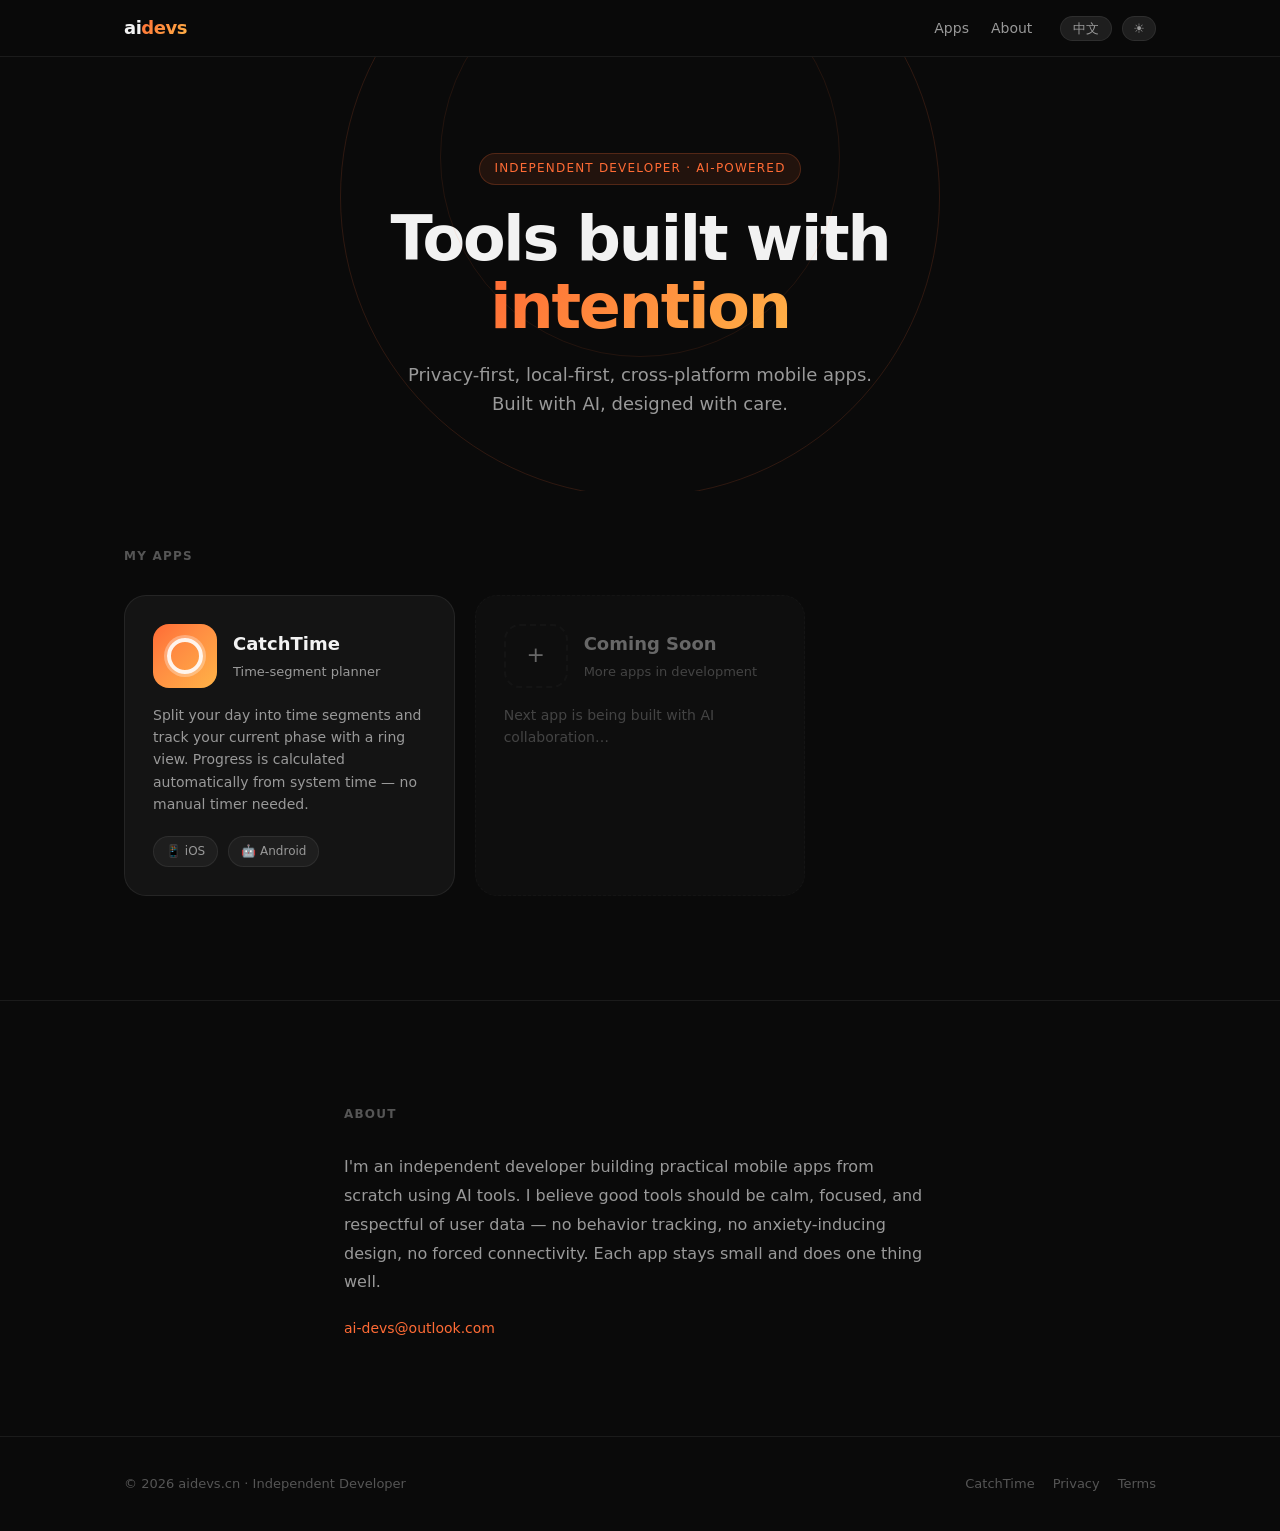
==== index.html @ c0dd2e28 "Add CSS stylesheet and homepage" ====
<!DOCTYPE html>
<html lang="zh-CN">
<head>
  <meta charset="UTF-8" />
  <meta name="viewport" content="width=device-width, initial-scale=1.0" />
  <title>aidevs — Apps built with AI</title>
  <meta name="description" content="Independent developer building focused, privacy-first productivity apps with AI. 用 AI 构建专注、隐私优先的效率工具。" />
  <meta property="og:title" content="aidevs" />
  <meta property="og:description" content="Apps built with intention." />
  <meta property="og:url" content="https://aidevs.cn" />
  <meta name="theme-color" content="#0a0a0a" />
  <link rel="icon" href="/img/catchtime-icon.png" type="image/png" />
  <link rel="stylesheet" href="/css/style.css" />
  <script>
    (function(){const t=localStorage.getItem('theme')||'dark';document.documentElement.setAttribute('data-theme',t);})();
  </script>
</head>
<body>

<nav>
  <div class="container nav-inner">
    <a class="nav-logo" href="/">ai<span class="logo-accent">devs</span></a>
    <ul class="nav-links">
      <li><a href="#apps" class="lang-zh">应用</a><a href="#apps" class="lang-en">Apps</a></li>
      <li><a href="#about" class="lang-zh">关于</a><a href="#about" class="lang-en">About</a></li>
    </ul>
    <div class="nav-actions">
      <button class="btn-lang" id="btnLang" aria-label="Toggle language">EN</button>
      <button class="btn-theme" id="btnTheme" aria-label="Toggle theme">☀</button>
    </div>
  </div>
</nav>

<section class="hero">
  <div class="container">
    <div class="hero-eyebrow lang-zh">独立开发者 · AI 驱动</div>
    <div class="hero-eyebrow lang-en">Independent Developer · AI-Powered</div>
    <h1 class="lang-zh">用心打造的<em>效率工具</em></h1>
    <h1 class="lang-en">Tools built with<br><em>intention</em></h1>
    <p class="hero-sub lang-zh">专注隐私、本地优先、跨平台的移动应用。每一个应用都由 AI 协作开发，但每一个设计决策都经过深思熟虑。</p>
    <p class="hero-sub lang-en">Privacy-first, local-first, cross-platform mobile apps. Built with AI, designed with care.</p>
  </div>
</section>

<section class="section" id="apps">
  <div class="container">
    <div class="section-label lang-zh">我的应用</div>
    <div class="section-label lang-en">My Apps</div>
    <div class="apps-grid">
      <a class="app-card" href="/catchtime/">
        <div class="app-card-header">
          <div class="app-icon-ring"></div>
          <div>
            <div class="app-name">CatchTime</div>
            <div class="app-tagline lang-zh">时间环 · 时间分段管理</div>
            <div class="app-tagline lang-en">Time-segment planner</div>
          </div>
        </div>
        <p class="app-desc lang-zh">将一天分割成多个任务阶段，以环形视觉直观追踪当前所处阶段。无需手动计时，根据系统时间自动判断进度。</p>
        <p class="app-desc lang-en">Split your day into time segments and track your current phase with a ring view. Progress is calculated automatically from system time — no manual timer needed.</p>
        <div class="app-footer">
          <span class="pill">📱 iOS</span>
          <span class="pill">🤖 Android</span>
        </div>
      </a>
      <div class="app-card" style="opacity:0.4; pointer-events:none; border-style:dashed;">
        <div class="app-card-header">
          <div style="width:64px;height:64px;border-radius:16px;border:2px dashed var(--border);display:flex;align-items:center;justify-content:center;flex-shrink:0;">
            <span style="font-size:22px;">+</span>
          </div>
          <div>
            <div class="app-name lang-zh">即将推出</div>
            <div class="app-name lang-en">Coming Soon</div>
            <div class="app-tagline lang-zh">更多应用正在开发中</div>
            <div class="app-tagline lang-en">More apps in development</div>
          </div>
        </div>
        <p class="app-desc lang-zh">下一个应用正在 AI 协作开发中……</p>
        <p class="app-desc lang-en">Next app is being built with AI collaboration…</p>
      </div>
    </div>
  </div>
</section>

<hr class="divider">

<section class="section" id="about">
  <div class="container" style="max-width:640px;">
    <div class="section-label lang-zh">关于</div>
    <div class="section-label lang-en">About</div>
    <p style="font-size:16px;color:var(--text-2);line-height:1.8;" class="lang-zh">
      我是一名独立开发者，借助 AI 工具从零构建实用的移动端应用。
      我相信好的工具应该安静、专注、尊重用户数据——不收集行为、不推送焦虑、不依赖网络。
      每一款应用都保持小而精，做好一件事。
    </p>
    <p style="font-size:16px;color:var(--text-2);line-height:1.8;" class="lang-en">
      I'm an independent developer building practical mobile apps from scratch using AI tools.
      I believe good tools should be calm, focused, and respectful of user data —
      no behavior tracking, no anxiety-inducing design, no forced connectivity.
      Each app stays small and does one thing well.
    </p>
    <p style="margin-top:20px;font-size:14px;color:var(--text-3);">
      <a href="mailto:ai-devs@outlook.com">ai-devs@outlook.com</a>
    </p>
  </div>
</section>

<footer>
  <div class="container footer-inner">
    <span class="footer-copy lang-zh">© 2026 aidevs.cn · 独立开发者</span>
    <span class="footer-copy lang-en">© 2026 aidevs.cn · Independent Developer</span>
    <div class="footer-links">
      <a href="/catchtime/" class="lang-zh">时间环</a>
      <a href="/catchtime/" class="lang-en">CatchTime</a>
      <a href="/catchtime/privacy.html" class="lang-zh">隐私政策</a>
      <a href="/catchtime/privacy.html" class="lang-en">Privacy</a>
      <a href="/catchtime/terms.html" class="lang-zh">用户协议</a>
      <a href="/catchtime/terms.html" class="lang-en">Terms</a>
    </div>
  </div>
</footer>

<script src="/js/main.js"></script>
</body>
</html>
---- css/style.css ----
/* ── Reset ───────────────────────────────────────────────────────────────────── */
*, *::before, *::after { box-sizing: border-box; margin: 0; padding: 0; }

/* ── Design Tokens ─────────────────────────────────────────────────────────── */
:root {
  --bg:          #0a0a0a;
  --bg-card:     #141414;
  --bg-raised:   #1e1e1e;
  --border:      rgba(255, 255, 255, 0.07);
  --text:        #f2f2f2;
  --text-2:      #999;
  --text-3:      #555;
  --accent:      #ff6b35;
  --accent-alt:  #ffb347;
  --radius-sm:   8px;
  --radius:      14px;
  --radius-lg:   22px;
  --max-w:       1080px;
  color-scheme: dark;
}

[data-theme="light"] {
  --bg:          #f5f5f7;
  --bg-card:     #ffffff;
  --bg-raised:   #e8e8ed;
  --border:      rgba(0, 0, 0, 0.08);
  --text:        #1d1d1f;
  --text-2:      #6e6e73;
  --text-3:      #aeaeb2;
  color-scheme: light;
}

/* ── Base ─────────────────────────────────────────────────────────────────────── */
html { scroll-behavior: smooth; }

body {
  font-family: -apple-system, BlinkMacSystemFont, "Segoe UI", system-ui, sans-serif;
  background: var(--bg);
  color: var(--text);
  line-height: 1.65;
  min-height: 100vh;
  transition: background 0.2s ease, color 0.2s ease;
}

body.lang-en .lang-zh { display: none; }
body.lang-zh .lang-en { display: none; }

a { color: var(--accent); text-decoration: none; }
a:hover { text-decoration: underline; }

img { max-width: 100%; height: auto; display: block; }

.container {
  width: 100%;
  max-width: var(--max-w);
  margin: 0 auto;
  padding: 0 24px;
}

nav {
  position: sticky;
  top: 0;
  z-index: 100;
  background: color-mix(in srgb, var(--bg) 75%, transparent);
  backdrop-filter: saturate(180%) blur(20px);
  -webkit-backdrop-filter: saturate(180%) blur(20px);
  border-bottom: 1px solid var(--border);
}

.nav-inner {
  display: flex;
  align-items: center;
  height: 56px;
  gap: 28px;
}

.nav-logo {
  font-size: 18px;
  font-weight: 700;
  letter-spacing: -0.5px;
  color: var(--text);
  flex: 1;
  white-space: nowrap;
}

.nav-logo .logo-accent {
  background: linear-gradient(135deg, var(--accent), var(--accent-alt));
  -webkit-background-clip: text;
  -webkit-text-fill-color: transparent;
  background-clip: text;
}

.nav-links {
  display: flex;
  gap: 22px;
  list-style: none;
}

.nav-links a {
  font-size: 14px;
  color: var(--text-2);
  transition: color 0.2s;
}

.nav-links a:hover {
  color: var(--text);
  text-decoration: none;
}

.nav-actions {
  display: flex;
  gap: 10px;
  align-items: center;
}

.btn-lang, .btn-theme {
  background: var(--bg-raised);
  border: 1px solid var(--border);
  color: var(--text-2);
  font-size: 13px;
  padding: 5px 12px;
  border-radius: 20px;
  cursor: pointer;
  transition: all 0.2s;
  font-family: inherit;
  line-height: 1;
}

.btn-lang:hover, .btn-theme:hover {
  color: var(--text);
  border-color: var(--text-3);
}

.btn-theme { padding: 5px 10px; }

.hero {
  padding: 96px 0 72px;
  text-align: center;
  position: relative;
  overflow: hidden;
}

.hero::before {
  content: "";
  position: absolute;
  top: -160px;
  left: 50%;
  transform: translateX(-50%);
  width: 600px;
  height: 600px;
  border-radius: 50%;
  border: 1px solid color-mix(in srgb, var(--accent) 15%, transparent);
  pointer-events: none;
}

.hero::after {
  content: "";
  position: absolute;
  top: -100px;
  left: 50%;
  transform: translateX(-50%);
  width: 400px;
  height: 400px;
  border-radius: 50%;
  border: 1px solid color-mix(in srgb, var(--accent) 10%, transparent);
  pointer-events: none;
}

.hero-eyebrow {
  display: inline-block;
  font-size: 12px;
  letter-spacing: 0.1em;
  text-transform: uppercase;
  color: var(--accent);
  margin-bottom: 20px;
  padding: 5px 14px;
  background: color-mix(in srgb, var(--accent) 10%, transparent);
  border-radius: 20px;
  border: 1px solid color-mix(in srgb, var(--accent) 22%, transparent);
}

.hero h1 {
  font-size: clamp(34px, 6vw, 62px);
  font-weight: 700;
  line-height: 1.1;
  letter-spacing: -0.035em;
  margin-bottom: 20px;
}

.hero h1 em {
  font-style: normal;
  background: linear-gradient(135deg, var(--accent), var(--accent-alt));
  -webkit-background-clip: text;
  -webkit-text-fill-color: transparent;
  background-clip: text;
}

.hero-sub {
  font-size: 18px;
  color: var(--text-2);
  max-width: 500px;
  margin: 0 auto;
  line-height: 1.6;
}

.section { padding: 56px 0; }

.section-label {
  font-size: 12px;
  text-transform: uppercase;
  letter-spacing: 0.1em;
  color: var(--text-3);
  margin-bottom: 28px;
  font-weight: 600;
}

.apps-grid {
  display: grid;
  grid-template-columns: repeat(auto-fill, minmax(300px, 1fr));
  gap: 20px;
}

.app-card {
  background: var(--bg-card);
  border: 1px solid var(--border);
  border-radius: var(--radius-lg);
  padding: 28px;
  display: flex;
  flex-direction: column;
  gap: 16px;
  transition: transform 0.2s ease, box-shadow 0.2s ease, border-color 0.2s ease;
  color: inherit;
}

.app-card:hover {
  transform: translateY(-3px);
  box-shadow: 0 16px 48px rgba(0, 0, 0, 0.4);
  border-color: color-mix(in srgb, var(--accent) 35%, var(--border));
  text-decoration: none;
}

.app-card-header {
  display: flex;
  align-items: center;
  gap: 16px;
}

.app-icon {
  width: 64px;
  height: 64px;
  border-radius: 16px;
  object-fit: cover;
  flex-shrink: 0;
}

.app-icon-ring {
  width: 64px;
  height: 64px;
  border-radius: 16px;
  flex-shrink: 0;
  background: linear-gradient(135deg, #ff6b35 0%, #ff8c42 40%, #ffb347 100%);
  display: flex;
  align-items: center;
  justify-content: center;
  position: relative;
  overflow: hidden;
}

.app-icon-ring::after {
  content: "";
  width: 36px;
  height: 36px;
  border-radius: 50%;
  border: 4px solid rgba(255,255,255,0.9);
  box-shadow: 0 0 0 3px rgba(255,255,255,0.3);
}

.app-name { font-size: 18px; font-weight: 700; color: var(--text); }
.app-tagline { font-size: 13px; color: var(--text-2); margin-top: 2px; }
.app-desc { font-size: 14px; color: var(--text-2); line-height: 1.6; }

.app-footer {
  display: flex;
  align-items: center;
  gap: 10px;
  flex-wrap: wrap;
  margin-top: 4px;
}

.pill {
  display: inline-flex;
  align-items: center;
  gap: 5px;
  padding: 5px 12px;
  border-radius: 20px;
  font-size: 12px;
  border: 1px solid var(--border);
  background: var(--bg-raised);
  color: var(--text-2);
}

.app-detail-hero { padding: 64px 0 48px; }

.app-detail-inner {
  display: flex;
  gap: 40px;
  align-items: flex-start;
}

.app-detail-icon {
  width: 110px;
  height: 110px;
  border-radius: 24px;
  object-fit: cover;
  flex-shrink: 0;
  box-shadow: 0 20px 60px rgba(0, 0, 0, 0.45);
}

.app-detail-icon-placeholder {
  width: 110px;
  height: 110px;
  border-radius: 24px;
  flex-shrink: 0;
  background: linear-gradient(135deg, #ff6b35 0%, #ff8c42 40%, #ffb347 100%);
  display: flex;
  align-items: center;
  justify-content: center;
  box-shadow: 0 20px 60px rgba(255, 107, 53, 0.35);
  position: relative;
  overflow: hidden;
}

.app-detail-icon-placeholder::after {
  content: "";
  width: 54px;
  height: 54px;
  border-radius: 50%;
  border: 5px solid rgba(255,255,255,0.9);
  box-shadow: 0 0 0 5px rgba(255,255,255,0.25);
}

.app-detail-text h1 {
  font-size: clamp(28px, 5vw, 44px);
  font-weight: 700;
  letter-spacing: -0.035em;
  line-height: 1.1;
}

.app-detail-text .sub {
  font-size: 17px;
  color: var(--text-2);
  margin-top: 10px;
  max-width: 480px;
  line-height: 1.6;
}

.app-detail-actions {
  margin-top: 24px;
  display: flex;
  gap: 12px;
  flex-wrap: wrap;
}

.dl-badge {
  display: inline-flex;
  align-items: center;
  gap: 8px;
  padding: 10px 20px;
  border-radius: var(--radius-sm);
  font-size: 14px;
  font-weight: 600;
  transition: opacity 0.2s, transform 0.15s;
  text-decoration: none !important;
}

.dl-badge:hover { opacity: 0.85; transform: translateY(-1px); }

.dl-badge-ios { background: #000; color: #fff; border: 1px solid #333; }
[data-theme="light"] .dl-badge-ios { background: #1d1d1f; border-color: #1d1d1f; }
.dl-badge-android { background: #1a73e8; color: #fff; }
.dl-badge-soon {
  background: var(--bg-raised);
  color: var(--text-3);
  border: 1px solid var(--border);
  font-weight: 400;
  font-size: 13px;
  cursor: default;
}
.dl-badge-soon:hover { opacity: 1; transform: none; }

.features-grid {
  display: grid;
  grid-template-columns: repeat(auto-fill, minmax(240px, 1fr));
  gap: 14px;
  margin-top: 28px;
}

.feature-card {
  background: var(--bg-card);
  border: 1px solid var(--border);
  border-radius: var(--radius);
  padding: 22px;
}

.feature-icon { font-size: 26px; margin-bottom: 10px; }
.feature-title { font-size: 15px; font-weight: 600; margin-bottom: 5px; }
.feature-desc { font-size: 13px; color: var(--text-2); line-height: 1.55; }

.policy-wrap {
  max-width: 720px;
  margin: 0 auto;
  padding: 48px 24px 80px;
}

.policy-wrap h1 {
  font-size: 32px;
  font-weight: 700;
  letter-spacing: -0.03em;
  margin-bottom: 6px;
}

.policy-meta {
  font-size: 13px;
  color: var(--text-3);
  margin-bottom: 48px;
  display: flex;
  gap: 16px;
  flex-wrap: wrap;
}

.policy-meta a { color: var(--text-3); }
.policy-meta a:hover { color: var(--text-2); }

.policy-toc {
  background: var(--bg-card);
  border: 1px solid var(--border);
  border-radius: var(--radius);
  padding: 20px 24px;
  margin-bottom: 40px;
}

.policy-toc h2 {
  font-size: 13px;
  text-transform: uppercase;
  letter-spacing: 0.08em;
  color: var(--text-3);
  margin-bottom: 12px;
}

.policy-toc ol {
  padding-left: 18px;
  display: flex;
  flex-direction: column;
  gap: 6px;
}

.policy-toc li a { font-size: 14px; color: var(--text-2); transition: color 0.2s; }
.policy-toc li a:hover { color: var(--accent); text-decoration: none; }

.policy-section { margin-bottom: 44px; }

.policy-section h2 {
  font-size: 20px;
  font-weight: 700;
  margin-bottom: 18px;
  padding-bottom: 12px;
  border-bottom: 1px solid var(--border);
  scroll-margin-top: 72px;
}

.policy-item { margin-bottom: 22px; }

.policy-item h3 {
  font-size: 14px;
  font-weight: 600;
  color: var(--text);
  margin-bottom: 7px;
}

.policy-item p {
  font-size: 14px;
  color: var(--text-2);
  line-height: 1.7;
  white-space: pre-line;
}

.back-link {
  display: inline-flex;
  align-items: center;
  gap: 6px;
  font-size: 14px;
  color: var(--text-2);
  margin-bottom: 28px;
  transition: color 0.2s;
}
.back-link:hover { color: var(--text); text-decoration: none; }

footer {
  border-top: 1px solid var(--border);
  padding: 36px 0;
  margin-top: 40px;
}

.footer-inner {
  display: flex;
  justify-content: space-between;
  align-items: center;
  flex-wrap: wrap;
  gap: 16px;
}

.footer-copy { font-size: 13px; color: var(--text-3); }

.footer-links { display: flex; gap: 18px; flex-wrap: wrap; }

.footer-links a {
  font-size: 13px;
  color: var(--text-3);
  transition: color 0.2s;
}
.footer-links a:hover { color: var(--text-2); text-decoration: none; }

hr.divider {
  border: none;
  border-top: 1px solid var(--border);
  margin: 48px 0;
}

@media (max-width: 640px) {
  .nav-links { display: none; }
  .app-detail-inner { flex-direction: column; gap: 24px; }
  .app-detail-icon,
  .app-detail-icon-placeholder { width: 80px; height: 80px; border-radius: 18px; }
  .app-detail-icon-placeholder::after { width: 38px; height: 38px; border-width: 4px; }
  .footer-inner { flex-direction: column; text-align: center; }
  .footer-links { justify-content: center; }
  .hero { padding: 64px 0 48px; }
  .hero::before, .hero::after { display: none; }
}
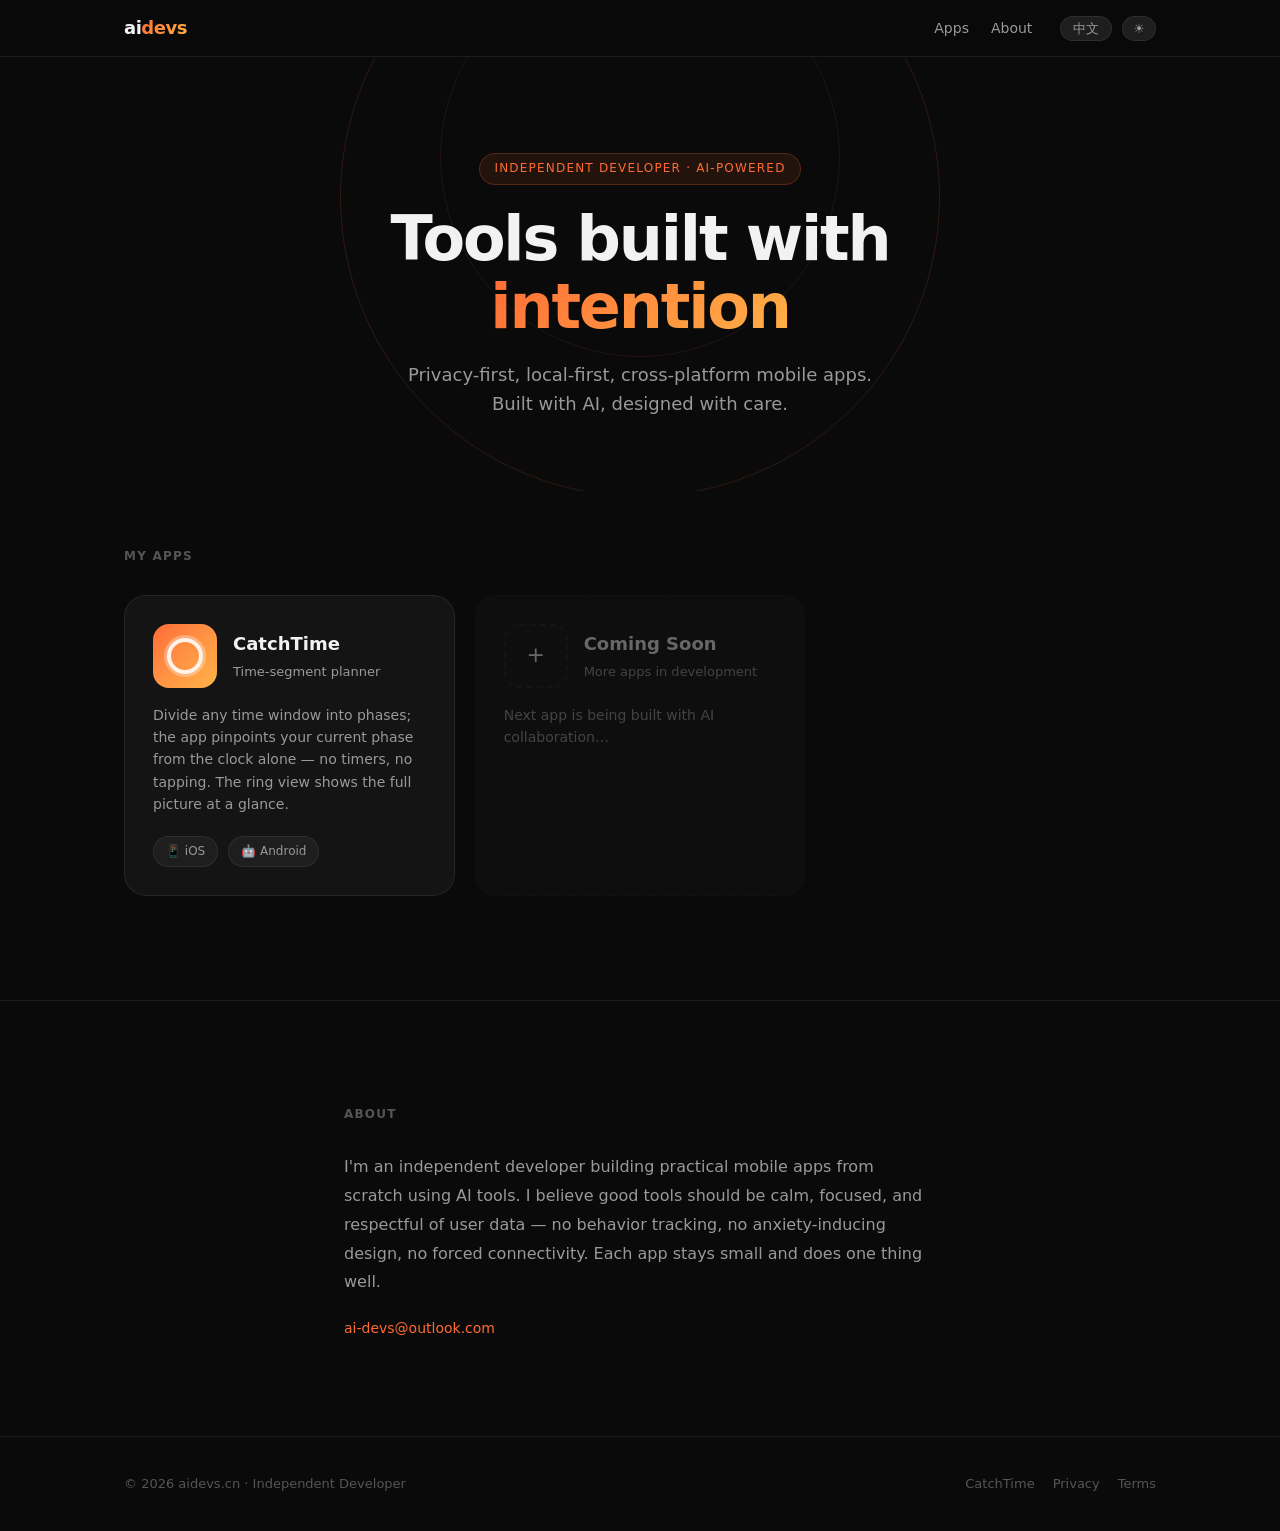
==== commit bea33fc6: "Add app screenshots, update logo, improve app description - Replace website logo with actual app ico" ====
--- a/index.html
+++ b/index.html
@@ -56,8 +56,8 @@
             <div class="app-tagline lang-en">Time-segment planner</div>
           </div>
         </div>
-        <p class="app-desc lang-zh">将一天分割成多个任务阶段，以环形视觉直观追踪当前所处阶段。无需手动计时，根据系统时间自动判断进度。</p>
-        <p class="app-desc lang-en">Split your day into time segments and track your current phase with a ring view. Progress is calculated automatically from system time — no manual timer needed.</p>
+        <p class="app-desc lang-zh">把任意时段划分为若干阶段，依据当前时钟自动标记所处阶段，无需手动计时。环形视图直观展示整体进度与当前位置。</p>
+        <p class="app-desc lang-en">Divide any time window into phases; the app pinpoints your current phase from the clock alone — no timers, no tapping. The ring view shows the full picture at a glance.</p>
         <div class="app-footer">
           <span class="pill">📱 iOS</span>
           <span class="pill">🤖 Android</span>
--- a/css/style.css
+++ b/css/style.css
@@ -406,6 +406,42 @@
 .feature-title { font-size: 15px; font-weight: 600; margin-bottom: 5px; }
 .feature-desc { font-size: 13px; color: var(--text-2); line-height: 1.55; }
 
+/* Screenshots gallery */
+.screenshots-row {
+  display: flex;
+  gap: 16px;
+  justify-content: center;
+  margin-top: 32px;
+  overflow-x: auto;
+  padding-bottom: 8px;
+}
+
+.screenshot-item {
+  flex: 0 0 auto;
+  display: flex;
+  flex-direction: column;
+  align-items: center;
+  gap: 10px;
+}
+
+.screenshot-item img {
+  width: 200px;
+  border-radius: 18px;
+  box-shadow: 0 8px 32px rgba(0,0,0,0.18);
+  display: block;
+}
+
+.screenshot-caption {
+  font-size: 12px;
+  color: var(--text-3);
+  text-align: center;
+}
+
+@media (max-width: 600px) {
+  .screenshot-item img { width: 150px; }
+  .screenshots-row { gap: 10px; }
+}
+
 .policy-wrap {
   max-width: 720px;
   margin: 0 auto;
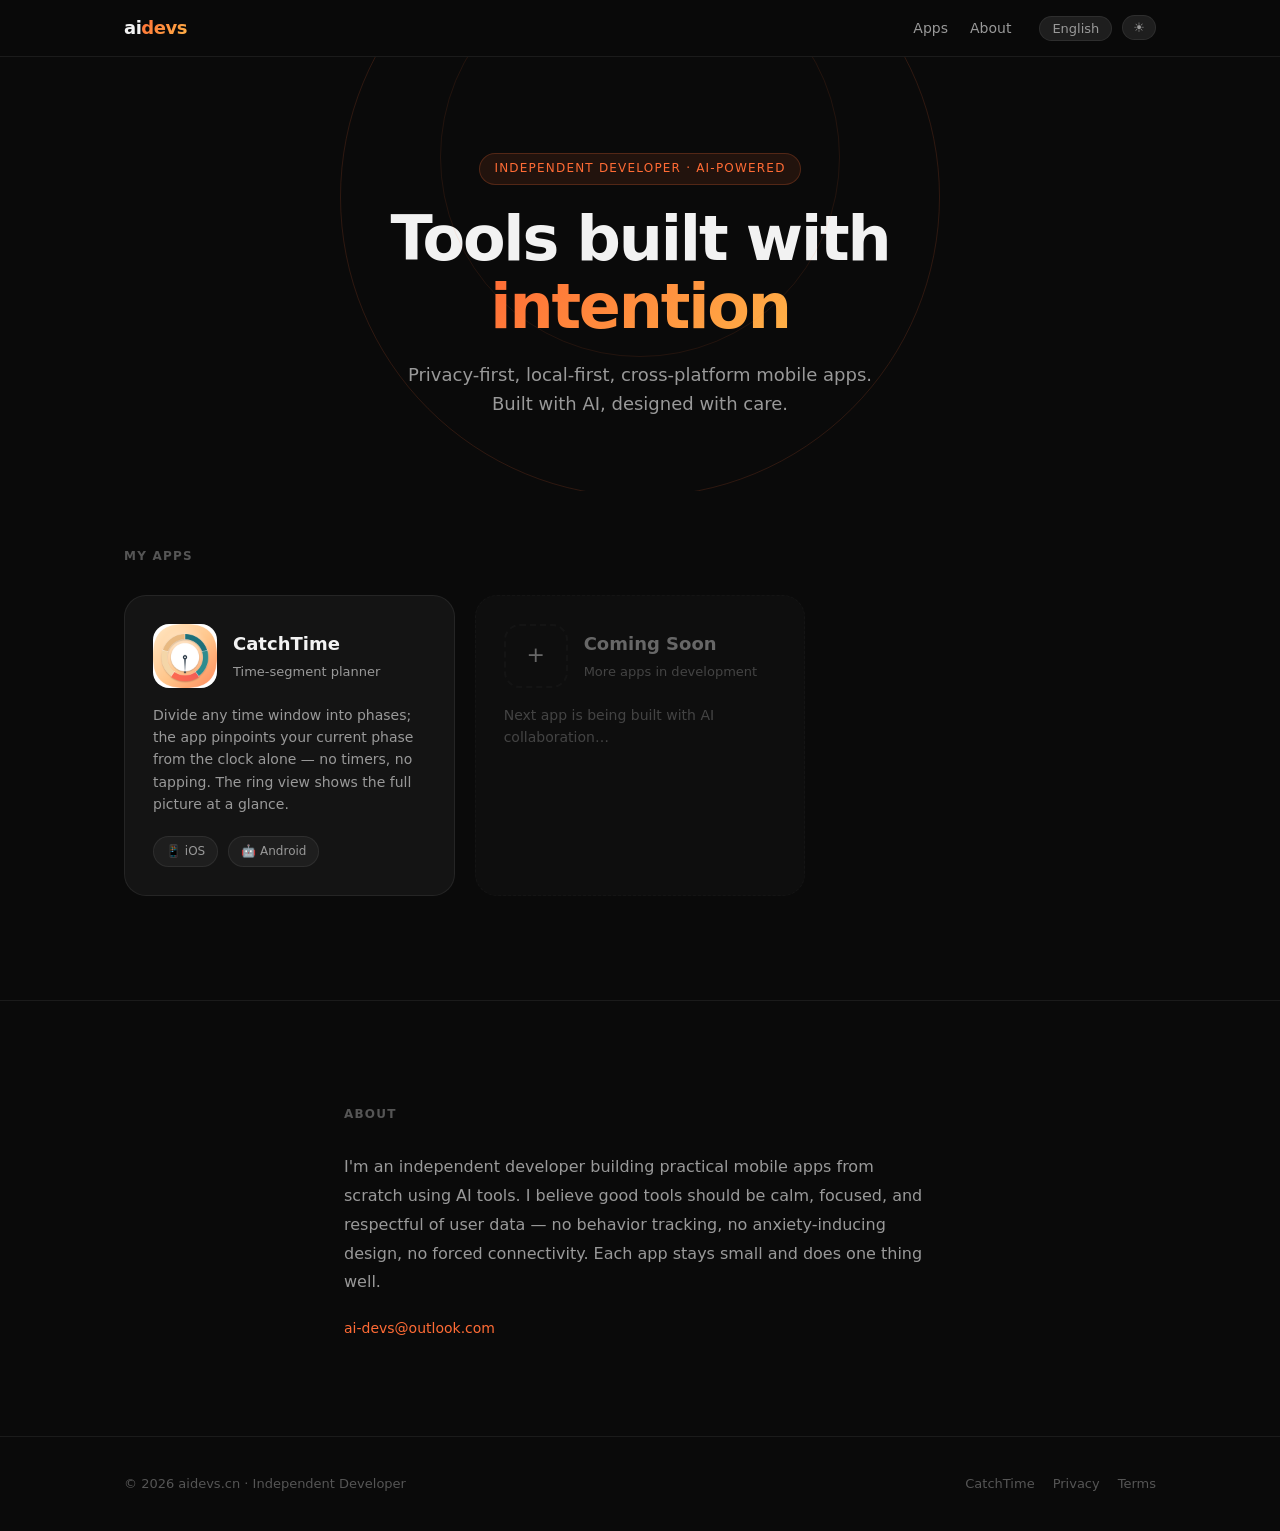
==== commit eb1484c7: "updates" ====
--- a/index.html
+++ b/index.html
@@ -11,9 +11,7 @@
   <meta name="theme-color" content="#0a0a0a" />
   <link rel="icon" href="/img/catchtime-icon.png" type="image/png" />
   <link rel="stylesheet" href="/css/style.css" />
-  <script>
-    (function(){const t=localStorage.getItem('theme')||'dark';document.documentElement.setAttribute('data-theme',t);})();
-  </script>
+  <script>(function(){const t=localStorage.getItem('theme')||'dark';document.documentElement.setAttribute('data-theme',t);})();</script>
 </head>
 <body>
 
@@ -21,11 +19,24 @@
   <div class="container nav-inner">
     <a class="nav-logo" href="/">ai<span class="logo-accent">devs</span></a>
     <ul class="nav-links">
-      <li><a href="#apps" class="lang-zh">应用</a><a href="#apps" class="lang-en">Apps</a></li>
-      <li><a href="#about" class="lang-zh">关于</a><a href="#about" class="lang-en">About</a></li>
+      <li><a href="#apps" data-i18n="home_nav_apps">应用</a></li>
+      <li><a href="#about" data-i18n="home_nav_about">关于</a></li>
     </ul>
     <div class="nav-actions">
-      <button class="btn-lang" id="btnLang" aria-label="Toggle language">EN</button>
+      <div class="lang-selector">
+        <button class="btn-lang" id="btnLang" aria-label="切换语言">简体中文</button>
+        <div class="lang-dropdown" id="langDropdown">
+          <button data-lang="zh-CN">简体中文</button>
+          <button data-lang="zh-TW">繁體中文</button>
+          <button data-lang="en">English</button>
+          <button data-lang="ja">日本語</button>
+          <button data-lang="ko">한국어</button>
+          <button data-lang="fr">Français</button>
+          <button data-lang="de">Deutsch</button>
+          <button data-lang="es">Español</button>
+          <button data-lang="pt-BR">Português</button>
+        </div>
+      </div>
       <button class="btn-theme" id="btnTheme" aria-label="Toggle theme">☀</button>
     </div>
   </div>
@@ -33,50 +44,41 @@
 
 <section class="hero">
   <div class="container">
-    <div class="hero-eyebrow lang-zh">独立开发者 · AI 驱动</div>
-    <div class="hero-eyebrow lang-en">Independent Developer · AI-Powered</div>
-    <h1 class="lang-zh">用心打造的<em>效率工具</em></h1>
-    <h1 class="lang-en">Tools built with<br><em>intention</em></h1>
-    <p class="hero-sub lang-zh">专注隐私、本地优先、跨平台的移动应用。每一个应用都由 AI 协作开发，但每一个设计决策都经过深思熟虑。</p>
-    <p class="hero-sub lang-en">Privacy-first, local-first, cross-platform mobile apps. Built with AI, designed with care.</p>
+    <div class="hero-eyebrow" data-i18n="home_hero_eyebrow">独立开发者 · AI 驱动</div>
+    <h1 data-i18n-html="home_hero_h1">用心打造的<em>效率工具</em></h1>
+    <p class="hero-sub" data-i18n="home_hero_sub">专注隐私、本地优先、跨平台的移动应用。每一个应用都由 AI 协作开发，但每一个设计决策都经过深思熟虑。</p>
   </div>
 </section>
 
 <section class="section" id="apps">
   <div class="container">
-    <div class="section-label lang-zh">我的应用</div>
-    <div class="section-label lang-en">My Apps</div>
+    <div class="section-label" data-i18n="home_apps_label">我的应用</div>
     <div class="apps-grid">
       <a class="app-card" href="/catchtime/">
         <div class="app-card-header">
-          <div class="app-icon-ring"></div>
+          <img src="/img/catchtime-icon.png" alt="CatchTime" class="app-icon" style="width:64px;height:64px;border-radius:16px;flex-shrink:0;" />
           <div>
             <div class="app-name">CatchTime</div>
-            <div class="app-tagline lang-zh">时间环 · 时间分段管理</div>
-            <div class="app-tagline lang-en">Time-segment planner</div>
+            <div class="app-tagline" data-i18n="home_ct_tagline">时间环 · 时间分段管理</div>
           </div>
         </div>
-        <p class="app-desc lang-zh">把任意时段划分为若干阶段，依据当前时钟自动标记所处阶段，无需手动计时。环形视图直观展示整体进度与当前位置。</p>
-        <p class="app-desc lang-en">Divide any time window into phases; the app pinpoints your current phase from the clock alone — no timers, no tapping. The ring view shows the full picture at a glance.</p>
+        <p class="app-desc" data-i18n="home_ct_desc">把任意时段划分为若干阶段，依据当前时钟自动标记所处阶段，无需手动计时。环形视图直观展示整体进度与当前位置。</p>
         <div class="app-footer">
           <span class="pill">📱 iOS</span>
           <span class="pill">🤖 Android</span>
         </div>
       </a>
-      <div class="app-card" style="opacity:0.4; pointer-events:none; border-style:dashed;">
+      <div class="app-card" style="opacity:0.4;pointer-events:none;border-style:dashed;">
         <div class="app-card-header">
           <div style="width:64px;height:64px;border-radius:16px;border:2px dashed var(--border);display:flex;align-items:center;justify-content:center;flex-shrink:0;">
             <span style="font-size:22px;">+</span>
           </div>
           <div>
-            <div class="app-name lang-zh">即将推出</div>
-            <div class="app-name lang-en">Coming Soon</div>
-            <div class="app-tagline lang-zh">更多应用正在开发中</div>
-            <div class="app-tagline lang-en">More apps in development</div>
+            <div class="app-name" data-i18n="home_soon_title">即将推出</div>
+            <div class="app-tagline" data-i18n="home_soon_sub">更多应用正在开发中</div>
           </div>
         </div>
-        <p class="app-desc lang-zh">下一个应用正在 AI 协作开发中……</p>
-        <p class="app-desc lang-en">Next app is being built with AI collaboration…</p>
+        <p class="app-desc" data-i18n="home_soon_desc">下一个应用正在 AI 协作开发中……</p>
       </div>
     </div>
   </div>
@@ -86,19 +88,8 @@
 
 <section class="section" id="about">
   <div class="container" style="max-width:640px;">
-    <div class="section-label lang-zh">关于</div>
-    <div class="section-label lang-en">About</div>
-    <p style="font-size:16px;color:var(--text-2);line-height:1.8;" class="lang-zh">
-      我是一名独立开发者，借助 AI 工具从零构建实用的移动端应用。
-      我相信好的工具应该安静、专注、尊重用户数据——不收集行为、不推送焦虑、不依赖网络。
-      每一款应用都保持小而精，做好一件事。
-    </p>
-    <p style="font-size:16px;color:var(--text-2);line-height:1.8;" class="lang-en">
-      I'm an independent developer building practical mobile apps from scratch using AI tools.
-      I believe good tools should be calm, focused, and respectful of user data —
-      no behavior tracking, no anxiety-inducing design, no forced connectivity.
-      Each app stays small and does one thing well.
-    </p>
+    <div class="section-label" data-i18n="home_about_label">关于</div>
+    <p style="font-size:16px;color:var(--text-2);line-height:1.8;" data-i18n="home_about_p">我是一名独立开发者，借助 AI 工具从零构建实用的移动端应用。我相信好的工具应该安静、专注、尊重用户数据——不收集行为、不推送焦虑、不依赖网络。每一款应用都保持小而精，做好一件事。</p>
     <p style="margin-top:20px;font-size:14px;color:var(--text-3);">
       <a href="mailto:ai-devs@outlook.com">ai-devs@outlook.com</a>
     </p>
@@ -107,19 +98,16 @@
 
 <footer>
   <div class="container footer-inner">
-    <span class="footer-copy lang-zh">© 2026 aidevs.cn · 独立开发者</span>
-    <span class="footer-copy lang-en">© 2026 aidevs.cn · Independent Developer</span>
+    <span class="footer-copy" data-i18n="home_footer_copy">© 2026 aidevs.cn · 独立开发者</span>
     <div class="footer-links">
-      <a href="/catchtime/" class="lang-zh">时间环</a>
-      <a href="/catchtime/" class="lang-en">CatchTime</a>
-      <a href="/catchtime/privacy.html" class="lang-zh">隐私政策</a>
-      <a href="/catchtime/privacy.html" class="lang-en">Privacy</a>
-      <a href="/catchtime/terms.html" class="lang-zh">用户协议</a>
-      <a href="/catchtime/terms.html" class="lang-en">Terms</a>
+      <a href="/catchtime/" data-i18n="home_footer_ct">时间环</a>
+      <a href="/catchtime/privacy.html" data-i18n="footer_privacy">隐私政策</a>
+      <a href="/catchtime/terms.html" data-i18n="footer_terms">用户协议</a>
     </div>
   </div>
 </footer>
 
+<script src="/js/i18n.js"></script>
 <script src="/js/main.js"></script>
 </body>
-</html>+</html>
--- a/css/style.css
+++ b/css/style.css
@@ -42,6 +42,7 @@
   transition: background 0.2s ease, color 0.2s ease;
 }
 
+/* legacy 2-lang classes kept for any remaining pages */
 body.lang-en .lang-zh { display: none; }
 body.lang-zh .lang-en { display: none; }
 
@@ -124,6 +125,7 @@
   transition: all 0.2s;
   font-family: inherit;
   line-height: 1;
+  white-space: nowrap;
 }
 
 .btn-lang:hover, .btn-theme:hover {
@@ -132,6 +134,51 @@
 }
 
 .btn-theme { padding: 5px 10px; }
+
+/* ── Language dropdown ──────────────────────────────────────────────────── */
+.lang-selector {
+  position: relative;
+}
+
+.lang-dropdown {
+  display: none;
+  position: absolute;
+  top: calc(100% + 8px);
+  right: 0;
+  min-width: 150px;
+  background: var(--bg-card);
+  border: 1px solid var(--border);
+  border-radius: var(--radius-sm);
+  box-shadow: 0 8px 32px rgba(0,0,0,0.28);
+  overflow: hidden;
+  z-index: 200;
+}
+
+.lang-dropdown.open { display: block; }
+
+.lang-dropdown button {
+  display: block;
+  width: 100%;
+  text-align: left;
+  padding: 10px 16px;
+  font-size: 13px;
+  font-family: inherit;
+  background: transparent;
+  border: none;
+  color: var(--text-2);
+  cursor: pointer;
+  transition: background 0.15s, color 0.15s;
+}
+
+.lang-dropdown button:hover {
+  background: var(--bg-raised);
+  color: var(--text);
+}
+
+.lang-dropdown button.active {
+  color: var(--accent);
+  font-weight: 600;
+}
 
 .hero {
   padding: 96px 0 72px;
